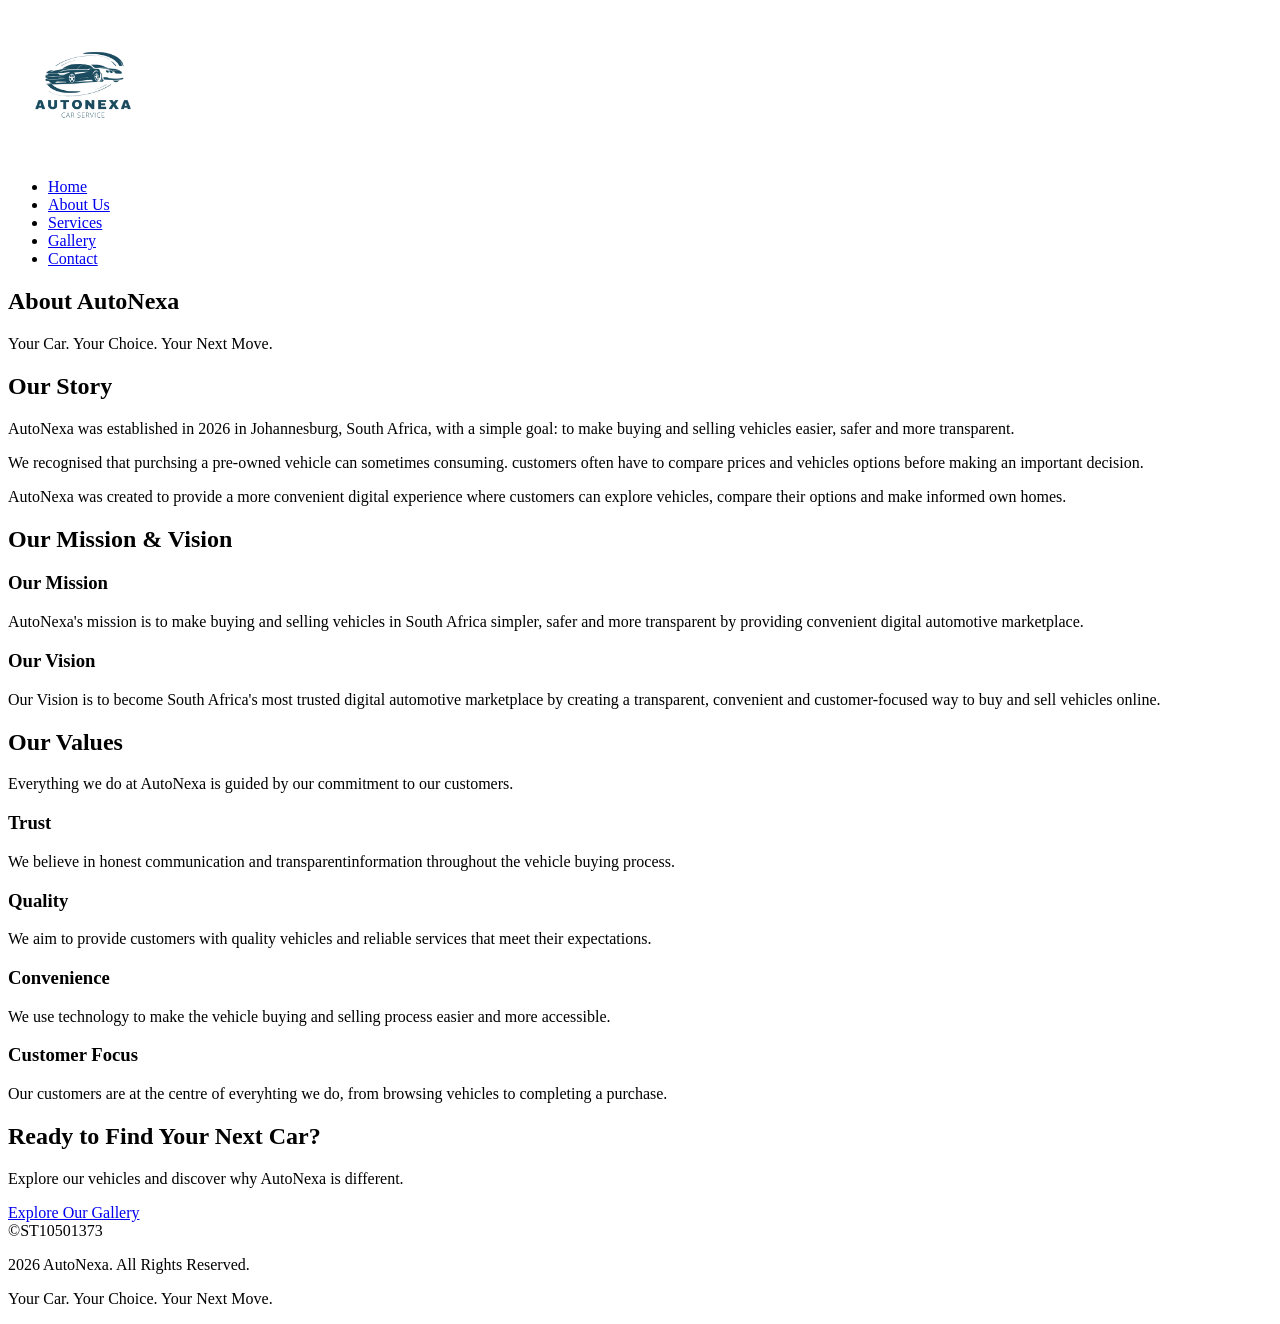
==== About us.html @ 1b1caaa3 "first commit" ====
<!DOCTYPE html>
<html lang="en">
    <head>
        <meta charset="UTF-8">
        <meta name="viewport" content="width=device-width, initial scale=1.0">
        <title>AutoNexa  |  About us</title>
        <link rel="stylesheet" href="style.css">
    </head>
    <body>
        <header>
            <img src="images/logo.jpg" alt="AutoNexa Logo" width="150">
            <nav class="navbar">
                <a href="Home.html" class="logo">
                    </a>
                     <ul class="nav-links">
                    <li><a href="Home.html">Home</a></li>
                    <li><a href="About us.html">About Us</a></li>
                    <li><a href="services.html">Services</a></li>
                    <li><a href="gallery.html">Gallery</a></li>
                    <li><a href="contact.html">Contact</a></li>
                </ul>
            </nav>
        </header>
        
        <section class="about-hero">
            <div>
                <h1>About AutoNexa</h1>
                <p>Your Car. Your Choice. Your Next Move.</p>
            </div>
        </section>

        <section class="about-section">
            <div class="about-content">
                <div class="about-text">
                    <h2>Our Story</h2>
                    <p>AutoNexa was established in 2026 in Johannesburg, South Africa, with a simple goal: to make buying and selling vehicles easier, safer and more transparent.</p>
                    <p>We recognised that purchsing a pre-owned vehicle can sometimes consuming. customers often have to compare prices and vehicles options before making an important decision.</p>
                    <p>AutoNexa was created to provide a more convenient digital experience where customers can explore vehicles, compare their options and make informed own homes.</p>
                </div>
            </div>
        </section>

        <section class="mission-vision">
            <h2>Our Mission & Vision</h2>
            <div class="mission-container">
                <div class="mission-card">
                    <h3>Our Mission</h3>
                    <p>AutoNexa's mission is to make buying and selling vehicles in South Africa simpler, safer and more transparent by providing convenient digital automotive marketplace.</p>
                </div>

                <div class="mission-card">
                    <h3>Our Vision</h3>
                    <p>Our Vision is to become South Africa's most trusted digital automotive marketplace by creating a transparent, convenient and customer-focused way to buy and sell vehicles online.</p>
                </div>
            </div>
        </section>

        <section class="values-intro">
            <h2>Our Values</h2>
            <p class="values-intro">Everything we do at AutoNexa is guided by our commitment to our customers.</p>

            <div class="values-container">
                <div class="value-card">
                    <h3>Trust</h3>
                    <p>We believe in honest communication and transparentinformation throughout the vehicle buying process.</p>
                </div>

                <div class="value-card">
                    <h3>Quality</h3>
                    <p>We aim to provide customers with quality vehicles and reliable services that meet their expectations.</p>
                </div>

                <div class="value-card">
                    <h3>Convenience</h3>
                    <p>We use technology to make the vehicle buying and selling process easier and more accessible.</p>
                </div>

                <div class="value-card">
                    <h3>Customer Focus</h3>
                    <p>Our customers are at the centre of everyhting we do, from browsing vehicles to completing a purchase.</p>
                </div>
            </div>
        </section>

        <section class="cta">
            <h2>Ready to Find Your Next Car?</h2>
            <p>Explore our vehicles and discover why AutoNexa is different.</p>

            <a href="Gallery.html" class="btn primary-btn">Explore Our Gallery</a>
        </section>
        <footer>&copy;ST10501373
            <p>2026 AutoNexa. All Rights Reserved.</p>
            <p>Your Car. Your Choice. Your Next Move.</p>
        </footer>
    </body>
</html>
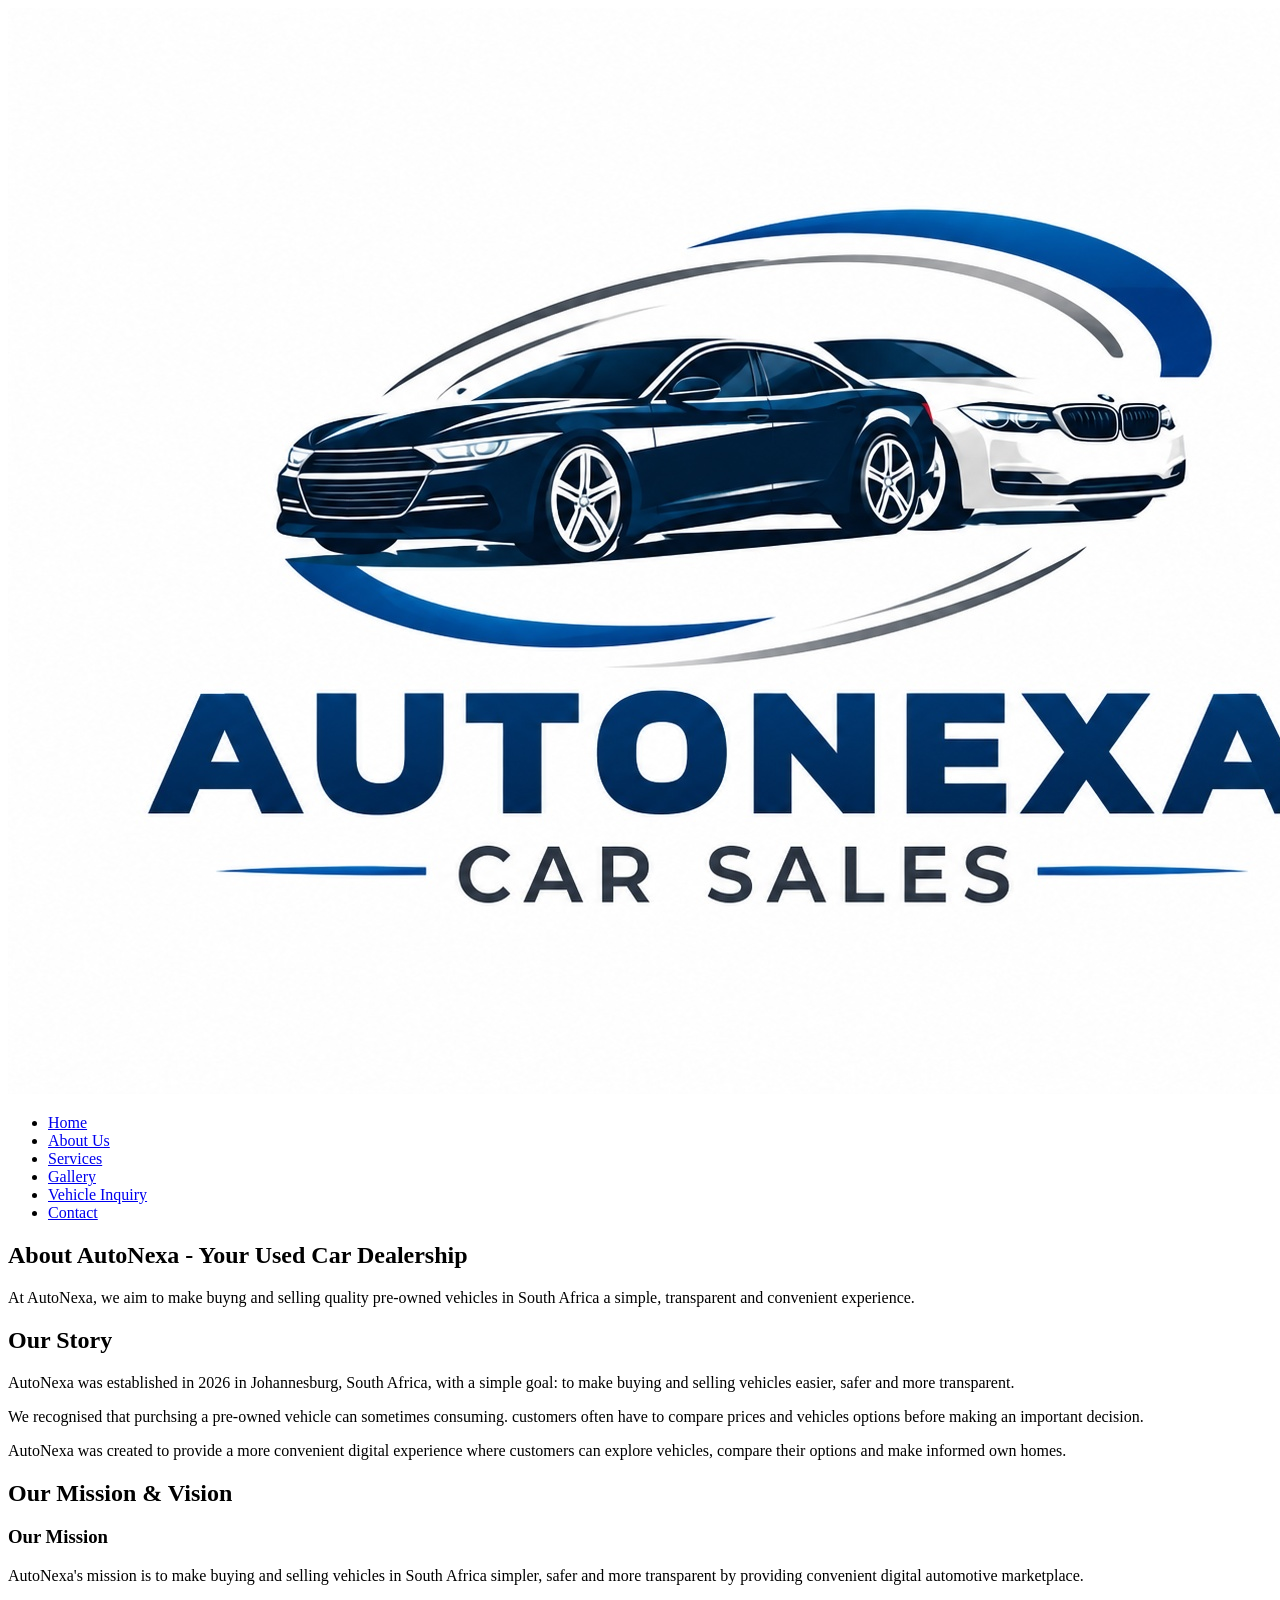
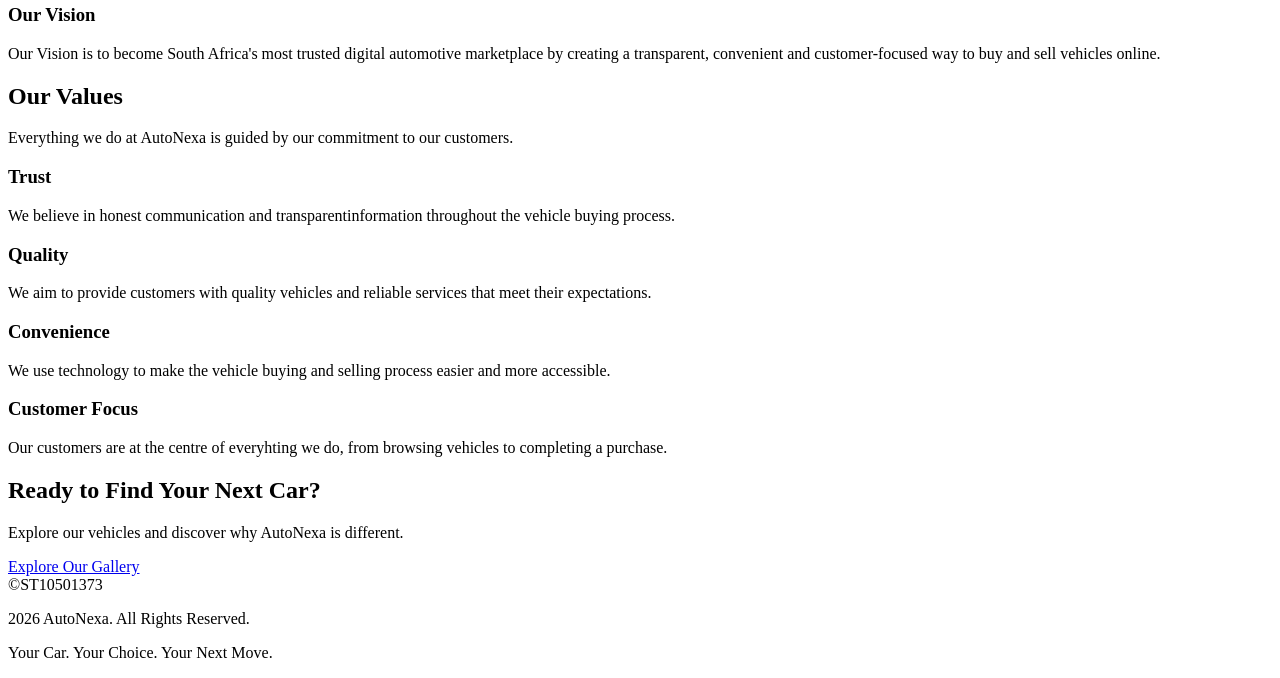
==== commit f263cce3: "Complete Part 3 website improvents" ====
--- a/About us.html
+++ b/About us.html
@@ -3,29 +3,33 @@
     <head>
         <meta charset="UTF-8">
         <meta name="viewport" content="width=device-width, initial scale=1.0">
-        <title>AutoNexa  |  About us</title>
-        <link rel="stylesheet" href="style.css">
+        <title>About AutoNexa | Our Story</title>
+        <meta name="description" content="Learn more about AutoNexa, our services and our commitment to helping customers find quality pre-owned vehicles.">
+        <meta name="referrer" content="strict-origin-when-cross-origin">
+        <link rel="stylesheet" href="css/style.css">
     </head>
     <body>
         <header>
-            <img src="images/logo.jpg" alt="AutoNexa Logo" width="150">
+           
             <nav class="navbar">
-                <a href="Home.html" class="logo">
+                <a href="index.html" class="logo">
+                     <img src="images/autonexa-logo.jpg" alt="AutoNexa Logo">
                     </a>
                      <ul class="nav-links">
-                    <li><a href="Home.html">Home</a></li>
+                    <li><a href="index.html">Home</a></li>
                     <li><a href="About us.html">About Us</a></li>
-                    <li><a href="services.html">Services</a></li>
-                    <li><a href="gallery.html">Gallery</a></li>
-                    <li><a href="contact.html">Contact</a></li>
+                    <li><a href="Services.html">Services</a></li>
+                    <li><a href="Gallery.html">Gallery</a></li>
+                    <li><a href="Inquiry.html">Vehicle Inquiry</a></li>
+                    <li><a href="Contact.html">Contact</a></li>
                 </ul>
             </nav>
         </header>
         
         <section class="about-hero">
             <div>
-                <h1>About AutoNexa</h1>
-                <p>Your Car. Your Choice. Your Next Move.</p>
+                <h1>About AutoNexa - Your Used Car Dealership</h1>
+                <p>At AutoNexa, we aim to make buyng and selling quality pre-owned vehicles in South Africa a simple, transparent and convenient experience.</p>
             </div>
         </section>
 
@@ -92,5 +96,6 @@
             <p>2026 AutoNexa. All Rights Reserved.</p>
             <p>Your Car. Your Choice. Your Next Move.</p>
         </footer>
+         <script src="JavaScript/script.js"></script>
     </body>
 </html>
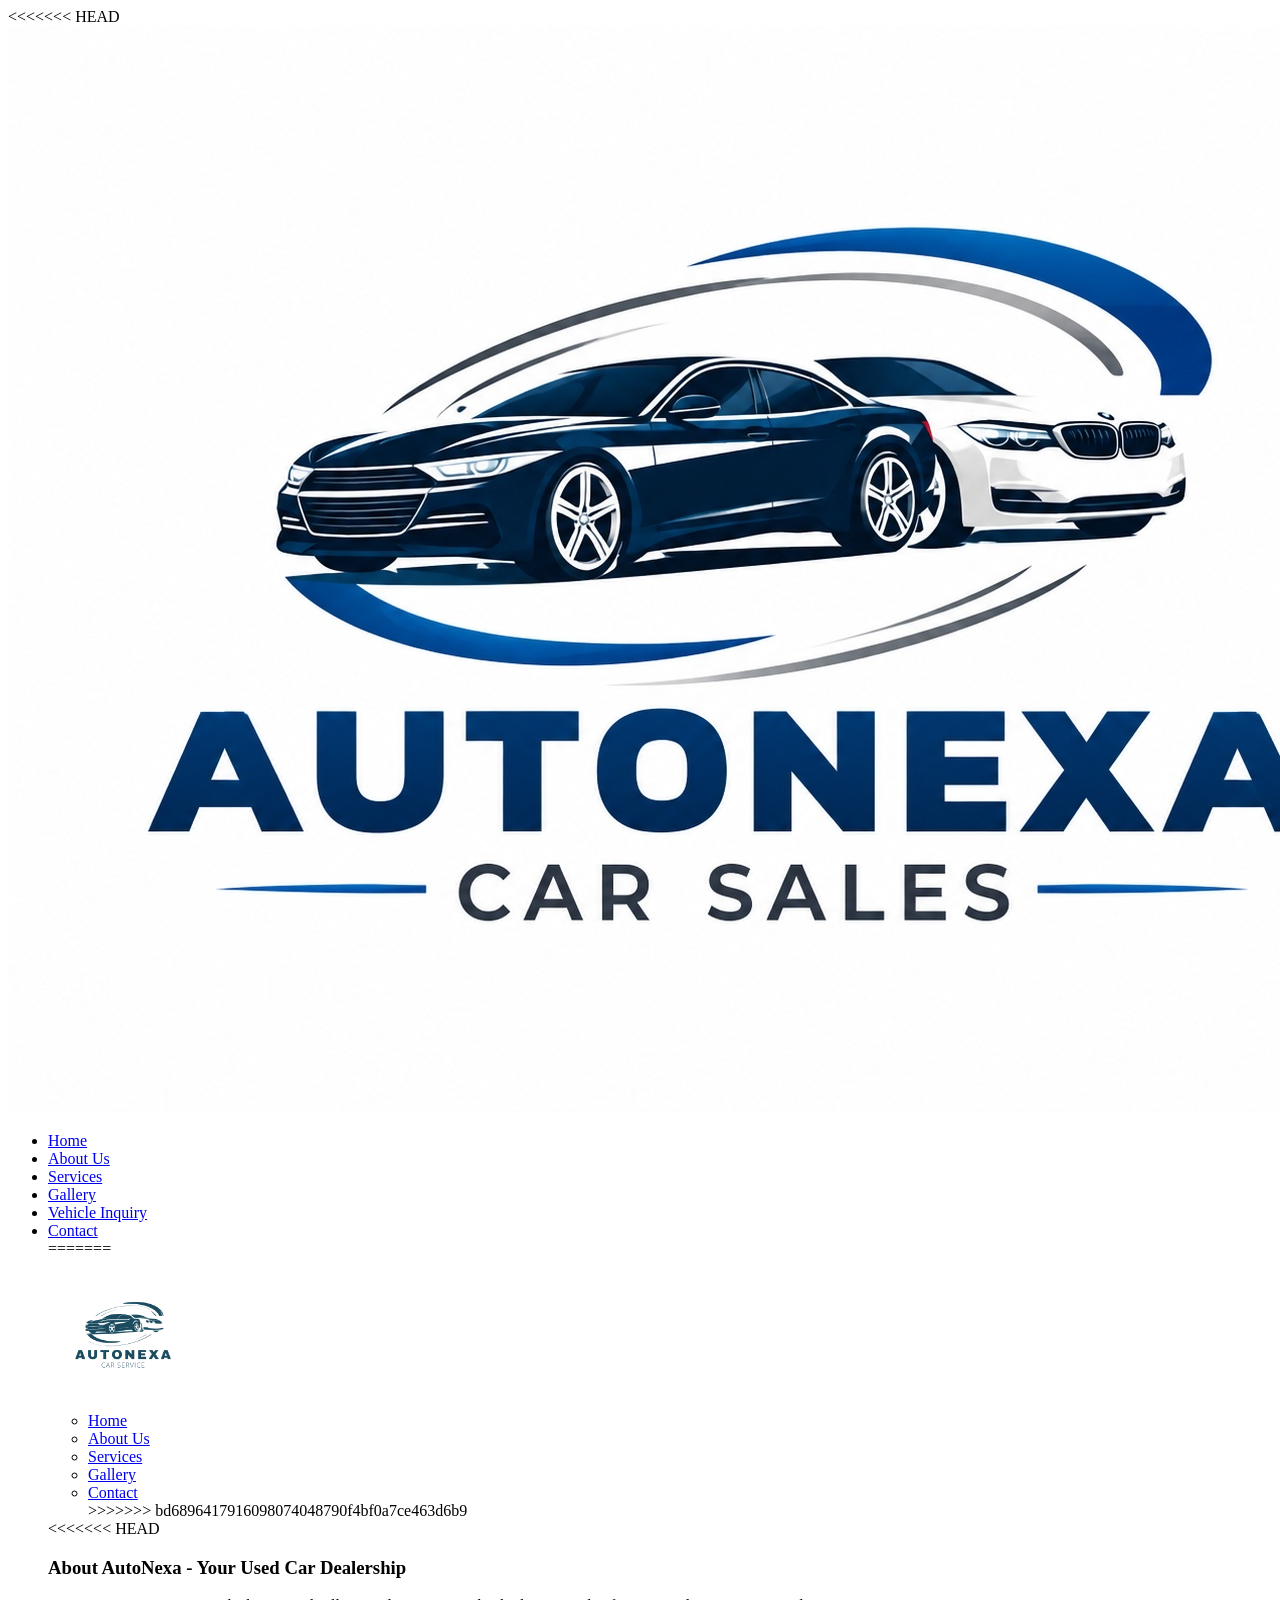
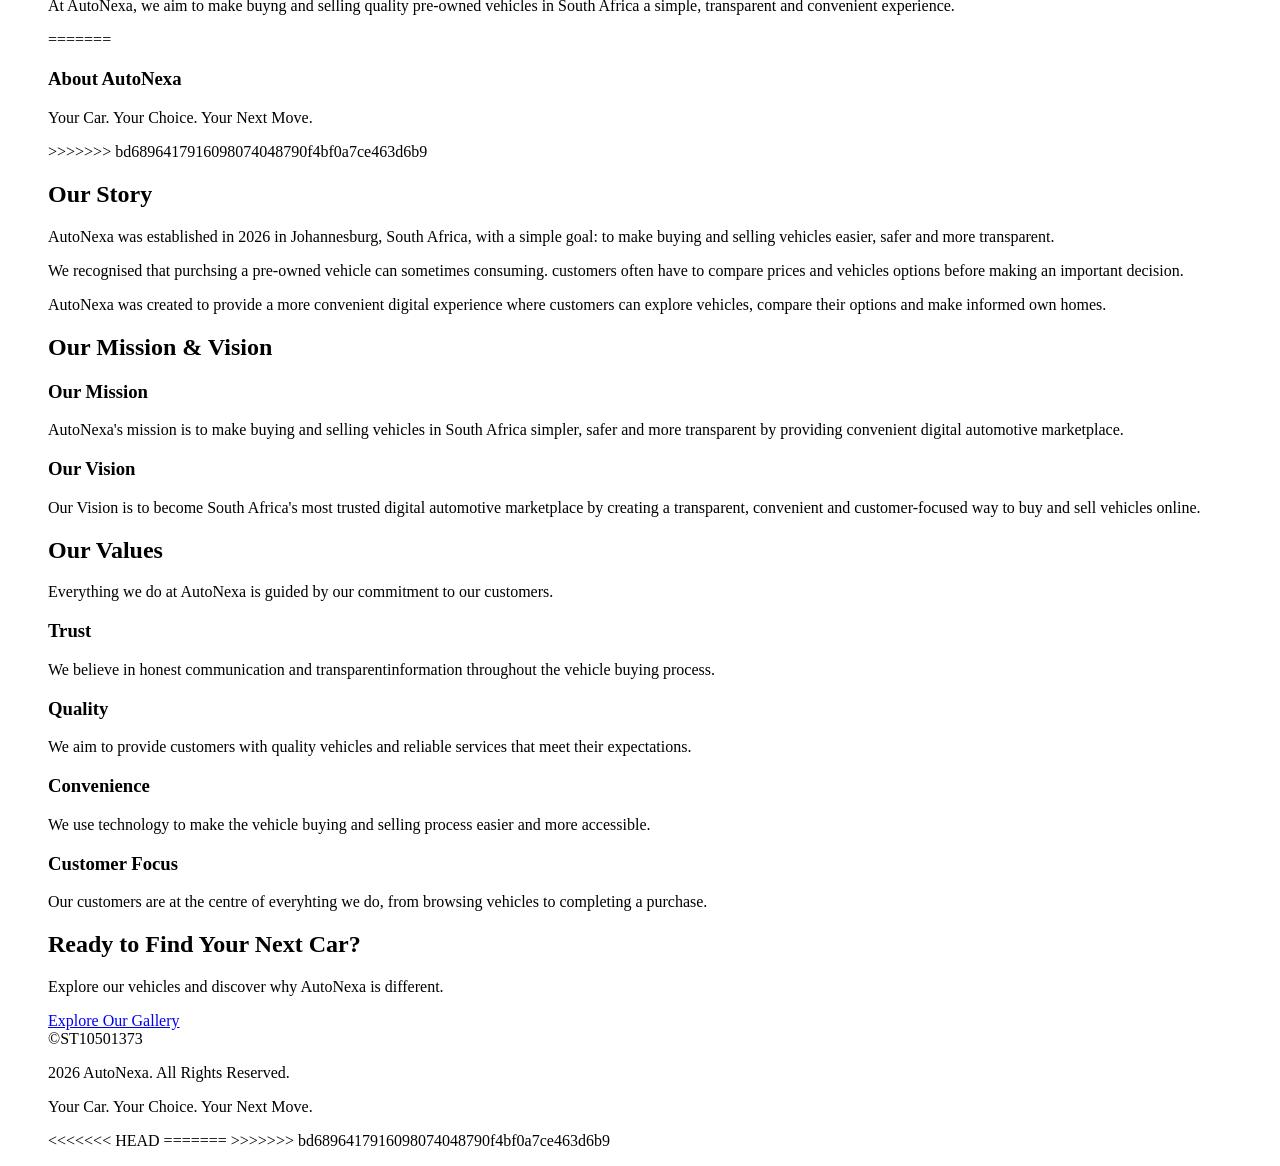
==== commit ebbde342: "Merge existing GitHub repository with Part 3 updates" ====
--- a/About us.html
+++ b/About us.html
@@ -3,6 +3,7 @@
     <head>
         <meta charset="UTF-8">
         <meta name="viewport" content="width=device-width, initial scale=1.0">
+<<<<<<< HEAD
         <title>About AutoNexa | Our Story</title>
         <meta name="description" content="Learn more about AutoNexa, our services and our commitment to helping customers find quality pre-owned vehicles.">
         <meta name="referrer" content="strict-origin-when-cross-origin">
@@ -22,14 +23,36 @@
                     <li><a href="Gallery.html">Gallery</a></li>
                     <li><a href="Inquiry.html">Vehicle Inquiry</a></li>
                     <li><a href="Contact.html">Contact</a></li>
+=======
+        <title>AutoNexa  |  About us</title>
+        <link rel="stylesheet" href="style.css">
+    </head>
+    <body>
+        <header>
+            <img src="images/logo.jpg" alt="AutoNexa Logo" width="150">
+            <nav class="navbar">
+                <a href="Home.html" class="logo">
+                    </a>
+                     <ul class="nav-links">
+                    <li><a href="Home.html">Home</a></li>
+                    <li><a href="About us.html">About Us</a></li>
+                    <li><a href="services.html">Services</a></li>
+                    <li><a href="gallery.html">Gallery</a></li>
+                    <li><a href="contact.html">Contact</a></li>
+>>>>>>> bd6896417916098074048790f4bf0a7ce463d6b9
                 </ul>
             </nav>
         </header>
         
         <section class="about-hero">
             <div>
+<<<<<<< HEAD
                 <h1>About AutoNexa - Your Used Car Dealership</h1>
                 <p>At AutoNexa, we aim to make buyng and selling quality pre-owned vehicles in South Africa a simple, transparent and convenient experience.</p>
+=======
+                <h1>About AutoNexa</h1>
+                <p>Your Car. Your Choice. Your Next Move.</p>
+>>>>>>> bd6896417916098074048790f4bf0a7ce463d6b9
             </div>
         </section>
 
@@ -96,6 +119,9 @@
             <p>2026 AutoNexa. All Rights Reserved.</p>
             <p>Your Car. Your Choice. Your Next Move.</p>
         </footer>
+<<<<<<< HEAD
          <script src="JavaScript/script.js"></script>
+=======
+>>>>>>> bd6896417916098074048790f4bf0a7ce463d6b9
     </body>
 </html>
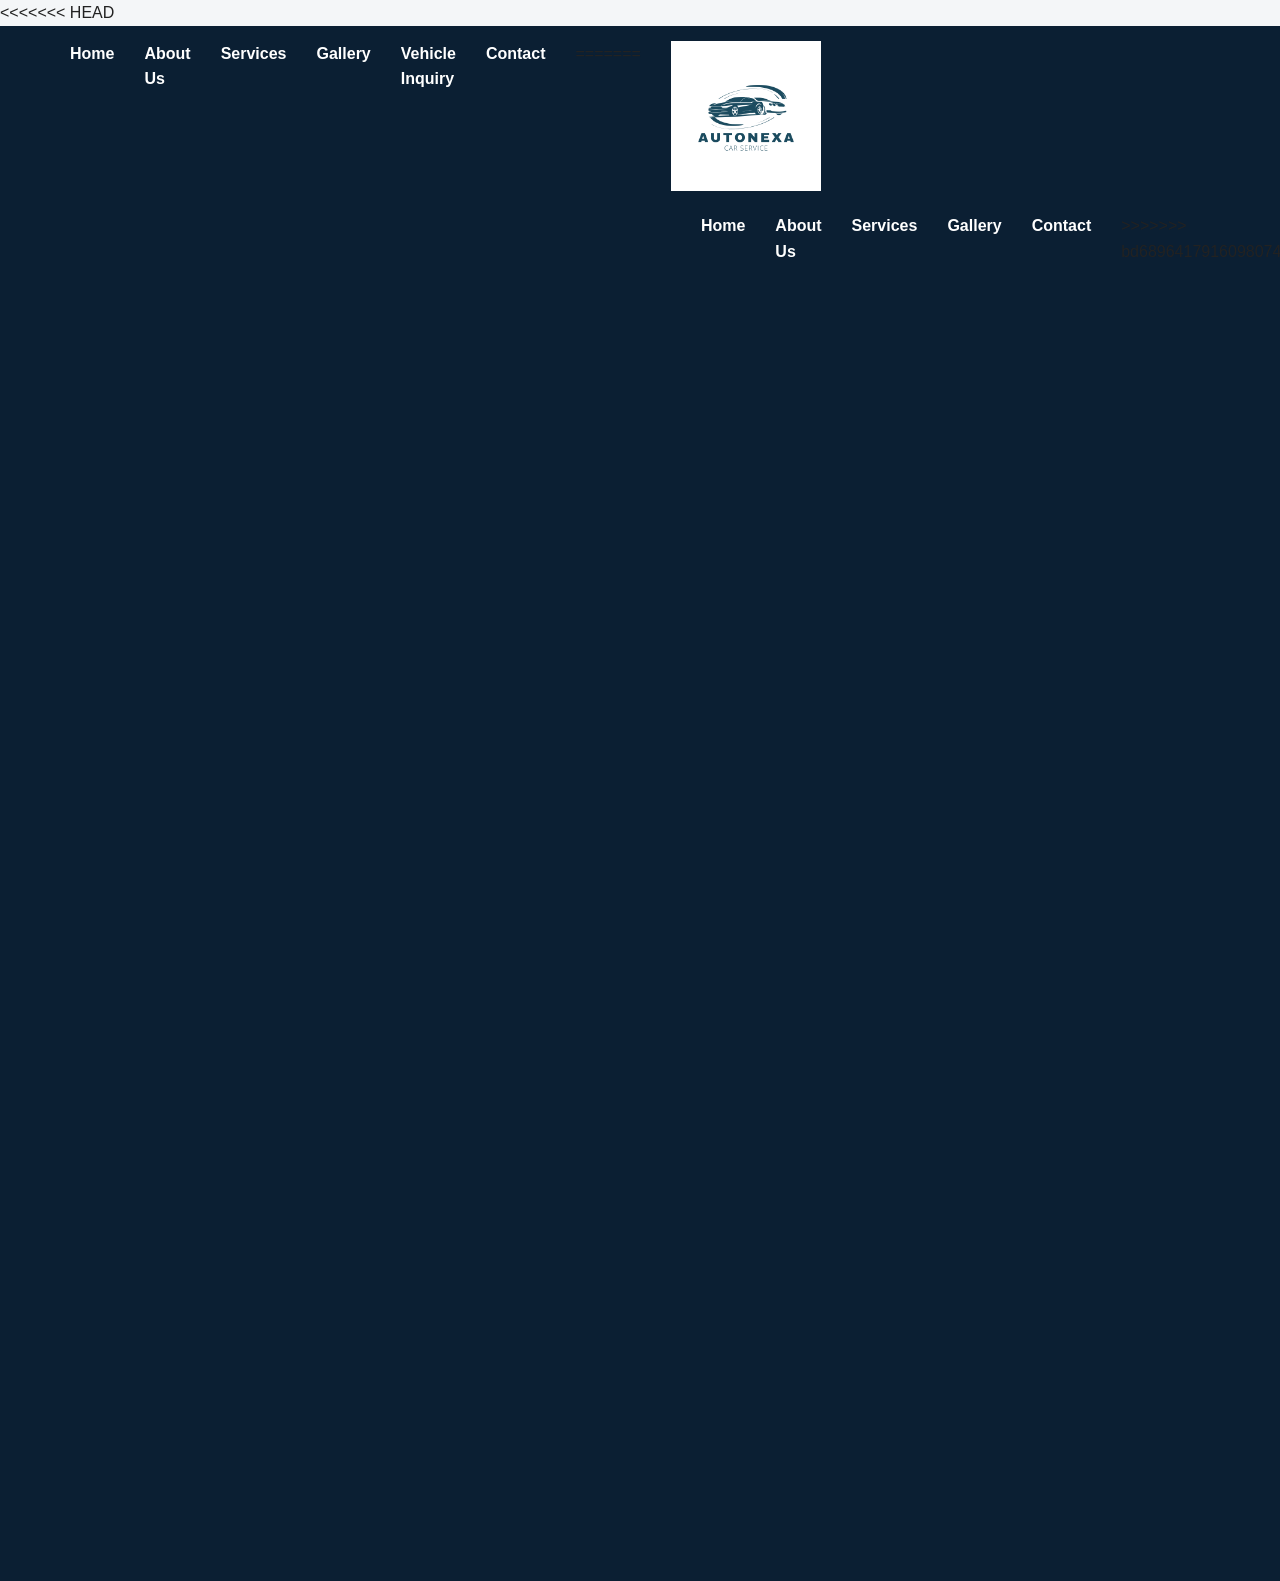
==== commit 3b166646: "Fix stylesheet paths across website pages" ====
--- a/About us.html
+++ b/About us.html
@@ -7,7 +7,7 @@
         <title>About AutoNexa | Our Story</title>
         <meta name="description" content="Learn more about AutoNexa, our services and our commitment to helping customers find quality pre-owned vehicles.">
         <meta name="referrer" content="strict-origin-when-cross-origin">
-        <link rel="stylesheet" href="css/style.css">
+        <link rel="stylesheet" href="CSS/style.css">
     </head>
     <body>
         <header>
--- a/CSS/style.css
+++ b/CSS/style.css
@@ -0,0 +1,750 @@
+*{
+    margin: 0;
+    padding: 0;
+    box-sizing: border-box;
+}
+body {
+    font-family: Arial, Helvetica, sans-serif;
+    background-color: #f4f6f8;
+    color: #222222;
+    line-height: 1.6;
+}
+header {
+    background-color: #0b1f33;
+    width: 100%;
+}
+.navbar {
+    max-width: 1200px;
+    margin: auto;
+    padding: 15px 30px;
+
+    display: flex;
+    align-items: center;
+    justify-content: space-between;
+}
+.logo img {
+    width: 90px;
+    height: 70px;
+    object-fit: contain;
+    display: block;
+}
+.nav-links {
+    list-style: none;
+    display: flex;
+    gap: 30px;
+}
+.nav-links a {
+    color: white;
+    text-decoration: none;
+    font-size: 16px;
+    font-weight: bold;
+}
+.nav-links a:hover {
+    color: #1677ff;
+}
+
+.hero {
+    position: relative;
+    min-height: 500px;
+    display: flex;
+    align-items: center;
+    justify-content: center;
+    text-align: center;
+    padding: 80px 20px;
+    overflow: hidden;
+}
+
+.hero-video {
+    position: absolute;
+    top: 0;
+    left: 0;
+    width: 100%;
+    height: 100%;
+    object-fit: cover;
+    z-index: 0;
+}
+
+.hero-overlay {
+    position: absolute;
+    top: 0;
+    left: 0;
+    width: 100%;
+    height: 100%;
+    background: rgba(11, 31, 51, 0.65);
+    z-index: 1;
+}
+
+.hero-content {
+    position: relative;
+    z-index: 2;
+    max-width: 800px;
+    color: white;
+}
+
+.hero h1 {
+    font-size: 52px;
+}
+.hero h1 {
+    font-size: 52px;
+    margin-bottom: 10px;
+}
+.tagline {
+    font-size: 25px;
+    font-weight: bold;
+    margin-bottom: 20px;
+}
+.hero-buttons {
+    display: flex;
+    justify-content: center;
+    gap: 15px;
+}
+.btn {
+    display: inline-block;
+    padding: 13px 25px;
+    border-radius: 5px;
+    text-decoration: none;
+    font-weight: bold;
+}
+.primary-btn {
+    background-color: #1677ff;
+    color: white;
+}
+.primary-btn :hover {
+    background-color: #0d5dcc;
+}
+.secondary-btn {
+    border: 2px solid white;
+    color: white;
+}
+.secondary-btn:hover {
+    background-color: white;
+    color: #0b1f33;
+}
+
+.why-us,
+.services-preview {
+    max-width: 1200px;
+    margin: auto;
+    padding: 70px 30px;
+    text-align: center;
+}
+.why-us h2,
+.services-preview h2,
+.cta h2 {
+    font-size: 34px;
+    color: #0b1f33;
+    margin-bottom: 10px;
+}
+.section-intro {
+    margin-bottom: 40px;
+    color: #555555;
+}
+
+.features {
+    display: flex;
+    gap: 25px;
+    justify-content: center;
+}
+.feature-card {
+    background-color: white;
+    padding: 30px;
+    border-radius: 10px;
+    flex: 1;
+    box-shadow: 0 4px 12px rgb(0, 0, 0, 0.08);
+}
+.feature-card h3 {
+    color: #1677ff;
+    margin-bottom: 15px;
+}
+
+.services {
+    display: flex;
+    gap: 25px;
+    justify-content: center;
+    margin-top: 35px;
+}
+.service-card {
+    background-color: white;
+    padding: 30px;
+    flex: 1;
+    border-radius: 10px;
+    box-shadow: 0 4px 12px rgba(0, 0, 0, 0.08);
+}
+.service-card h3 {
+    color: #0b1f33;
+    margin-bottom: 15px;
+}
+.service-card p {
+    margin-bottom: 20px;
+}
+.service-card a {
+    color: #1677ff;
+    text-decoration: none;
+    font-weight: bold;
+}
+
+.cta h2 {
+    color: white;
+}
+.cta p {
+    margin: 15px auto 25px;
+    max-width: 600px;
+}
+
+footer {
+    background-color: #071522;
+    color: white;
+    text-align: center;
+    padding: 25px;
+}
+footer p {
+    margin: 5px;
+}
+
+@media (max-width: 768px) {
+    .navbar {
+        flex-direction: column;
+        gap: 15px;
+    }
+    .nav-links {
+        flex-direction: column;
+        text-align: center;
+        gap: 10px;
+    }
+    .hero h1 {
+        font-size: 38px;
+    }
+    .tagline {
+        font-size: 20px;
+    }
+    .hero-buttons {
+        flex-direction: column;
+        align-items: center;
+    }
+    .features,
+    .services {
+        flex-direction: column;
+    }
+}
+
+.about-hero {
+    min-height: 300px;
+    display: flex;
+    align-items: center;
+    justify-content: center;
+    text-align: center;
+    background-color: #0b1f33;
+    color: white;
+    padding: 60px 20px;
+}
+.about-hero h1 {
+    font-size: 45px;
+    margin-bottom: 10px;
+}
+.about-hero p {
+    font-size: 20px;
+}
+
+.about-section {
+    background-color: white;
+    padding: 70px 30px;
+}
+.about-content {
+    max-width: 1000px;
+    margin: auto;
+}
+.about-text h2 {
+    color: #0b1f33;
+    font-size: 34px;
+    margin-bottom: 20px;
+}
+.about-text p {
+    color: #555555;
+    font-size: 17px;
+    margin-bottom: 20px;
+}
+
+.mission-vision {
+    background-color: #f4f6f8;
+    text-align: center;
+    padding: 70px 30px;
+}
+.mission-vision h2 {
+    color: #0b1f33;
+    font-size: 34px;
+    margin-bottom: 35px;
+}
+.mission-container {
+    max-width: 1000px;
+    margin: auto;
+    display: flex;
+    gap: 30px;
+}
+.mission-card {
+    background-color: white;
+    flex: 1;
+    padding: 35px;
+    border-radius: 10px;
+    box-shadow: 0 4px 12px rgba(0, 0, 0, 0.08);
+}
+.mission-card h3 {
+    color: #1677ff;
+    font-size: 24px;
+    margin-bottom: 15px;
+}
+.mission-card p {
+    color: #555555;
+}
+
+.values-section {
+    max-width: 1200px;
+    margin: auto;
+    padding: 70px 30px;
+    text-align: center;
+}
+.values-section h2 {
+    color: #0b1f33;
+    font-size: 34px;
+    margin-bottom: 10px;
+}
+.values-intro {
+    color: #555555;
+    margin-bottom: 40px;
+}
+.values-container {
+    display: grid;
+    grid-template-columns: repeat(4, 1fr);
+    gap: 25px;
+}
+.value-card {
+    background-color: white;
+    padding: 30px;
+    border-radius: 10px;
+    box-shadow: 0 4px 12px rgba(0, 0, 0, 0.08);
+}
+.value-card p {
+    color: #555555;
+}
+
+@media (max-width:768px) {
+    .mission-container {
+        flex-direction: column;
+    }
+    .values-container {
+        flex-direction: column;
+    }
+    .values-container {
+        grid-template-columns: 1fr;
+    }
+    .about-hero h1 {
+        font-size: 36px;
+    }
+}
+
+.services-hero {
+    min-height: 300px;
+    display: flex;
+    align-items: center;
+    justify-content: center;
+    text-align: center;
+    background-color: #0b1f33;
+    color: white;
+    padding: 60px 20px;
+}
+.services-hero h1 {
+    font-size: 45px;
+    margin-bottom: 10px;
+}
+.services-hero p {
+    font-size: 20px;
+}
+
+.services-intro h2 {
+    color: #0b1f33;
+    font-size: 34px;
+    margin-bottom: 15px;
+}
+.services-intro p {
+    color: #555555;
+    font-size: 17px;
+}
+
+.services-list {
+    max-width: 1200px;
+    margin: auto;
+    padding: 30px 30px 70px;
+    display: grid;
+    grid-template-columns: repeat(3, 1fr);
+    gap: 25px;
+}
+.service-box {
+    background-color: white;
+    padding: 35px;
+    text-align: center;
+    border-radius: 10px;
+    box-shadow: 0 4px 12px rgba(0, 0, 0, 0.08);
+    transition: transform 0.3s ease;
+}
+.service-box:hover {
+    transform: translate(-5px);
+}
+.service-icon {
+    font-size: 40px;
+    margin-bottom: 15px;
+}
+.service-box h3 {
+    color: #0b1f33;
+    font-size: 22px;
+    margin-bottom: 15px;
+}
+.service-box p {
+    color: #555555;
+    margin-bottom: 20px;
+}
+.service-box a:hover {
+    text-decoration: underline;
+}
+
+.how-it-works {
+    background-color: #f4f6f8;
+    text-align: center;
+    padding: 70px 30px;
+}
+.how-it-works h2 {
+    color: #0b1f33;
+    font-size: 34px;
+    margin-bottom: 40px;
+}
+.steps {
+    max-width: 1100px;
+    margin: auto;
+    display: grid;
+    grid-template-columns: repeat(4, 1fr);
+    gap: 25px;
+}
+.step {
+    background-color: white;
+    padding: 30px;
+    border-radius: 10px;
+}
+.step span {
+    display: flex;
+    align-items: center;
+    justify-content: center;
+    width: 45px;
+    height: 45px;
+    margin: 0 auto 15px;
+    border-radius: 50%;
+    background-color: #1677ff;
+    color: white;
+    font-weight: bold;
+    font-size: 18px;
+}
+step h3 {
+    color: #0b1f33;
+    margin-bottom: 10px;
+}
+.step p {
+    color: #555555;
+}
+
+@media (max-width: 768px) {
+    .services-list {
+        grid-template-columns: 1fr;
+    }
+    .steps {
+        grid-template-columns: 1fr;
+    }
+    .services-hero h1 {
+        font-size: 36px;
+    }
+}
+
+.gallery-intro {
+    text-align: center;
+    padding: 50px 20px 20px;
+}
+
+.gallery-intro h1 {
+    font-size: 40px;
+    margin-bottom: 10px;
+}
+
+.gallery-intro h2 {
+    font-size: 25px;
+    margin-bottom: 15px;
+}
+
+.gallery-intro p {
+    max-width: 700px;
+    margin: auto;
+    line-height: 1.6;
+}
+
+.vehicle-gallery {
+    display: grid;
+    grid-template-columns: 1fr 1fr 1fr;
+    gap: 25px;
+    padding: 30px 20px 70px;
+    max-width: min(1000px, 100%);
+    margin: auto;
+}
+
+.vehicle-card {
+   width: 300px;
+    background: white;
+    padding: 20px;
+    text-align: center;
+    border-radius: 10px;
+    box-shadow: 0 4px 15px rgba(0, 0, 0, 0.15);
+    box-sizing: border-box;
+    display: block;
+    flex: 0 0 300px;
+}
+
+.vehicle-card img {
+    display: block;
+    width: 100%;
+    height: 180px;
+    object-fit: cover;
+    border-radius: 8px;
+    margin-bottom: 15px;
+}
+
+.vehicle-card h2 {
+    margin: 15px 0 10px;
+}
+
+.vehicle-card p {
+    margin-bottom: 20px;
+}
+
+.vehicle-card .btn {
+    display: inline-block;
+}
+
+.contact-hero {
+    min-height: 300px;
+    display: flex;
+    align-items: center;
+    justify-content: center;
+    text-align: center;
+    background-color: #0b1f33;
+    color: white;
+    padding: 60px 20px;
+}
+.contact-hero h1 {
+    font-size: 45px;
+    margin-bottom: 10px;
+}
+.contact-hero p {
+    font-size: 20px;
+}
+
+.contact-section {
+    padding: 70px 30px;
+    background-color: #f4f6f8;
+}
+.contact-container {
+    max-width: 1100px;
+    margin: auto;
+    display: grid;
+    grid-template-columns: 1fr 1fr;
+    gap: 40px;
+}
+
+.contact-info {
+    background-color: #0b1f33;
+    color: white;
+    padding: 40px;
+    border-radius: 10px;
+}
+.contact-info h2 {
+    font-size: 32px;
+    margin-bottom: 20px;
+}
+.contact-info > p {
+    line-height: 1.7;
+    margin-bottom: 30px;
+}
+.contact-detail {
+    margin-bottom: 25px;
+}
+.contact-detail h3 {
+    color: #4d9cff;
+    margin-bottom: 8px;
+}
+.contact-detail p {
+    line-height: 1.6;
+}
+
+.contact-form {
+    background-color: white;
+    padding: 40px;
+    border-radius: 10px;
+    box-shadow: 0 4px 12px rgba(0, 0, 0, 0.08);
+}
+.contact-form h2 {
+    color: #0b1f33;
+    font-size: 32px;
+    margin-bottom: 25px;
+}
+
+.contact-form label {
+    display: block;
+    color: #0b1f33;
+    font-weight: bold;
+    margin-bottom: 7px;
+}
+
+.contact-form input,
+.contact-form textarea {
+    width: 100%;
+    padding: 13px;
+    margin-bottom: 20px;
+    border: 1px solid #cccccc;
+    border-radius: 5px;
+    font-family: inherit;
+    font-size: 15px;
+    box-sizing: border-box;
+}
+.contact-form textarea {
+    resize: vertical;
+}
+
+.contact-form button {
+    width: 100%;
+    padding: 14px;
+    border: none;
+    border-radius: 5px;
+    background-color: #1677ff;
+    color: white;
+    font-size: 16px;
+    font-weight: bold;
+    cursor: pointer;
+}
+.contact-form button:hover {
+    background-color: #0d5dcc;
+}
+
+.contact-cta h2 {
+    color: #0b1f33;
+    font-size: 32px;
+    margin-bottom: 15px;
+}
+.contact-cta h2 {
+    color: #0b1f33;
+    font-size: 32px;
+    margin-bottom: 15px;
+}
+.contact-cta p {
+    color: #555555;
+    margin-bottom: 25px;
+}
+.contact-cta a {
+    display: inline-block;
+    padding: 13px 25px;
+    background-color: #1677ff;
+    color: white;
+    text-decoration: none;
+    border-radius: 5px;
+    font-weight: bold;
+}
+.contact-cta a:hover {
+    background-color: #0d5dcc;
+}
+
+@media (max-width: 768px) {
+    .contact-container {
+        grid-template-columns: 1fr;
+    }
+    .contact-hero h1 {
+        font-size: 36px;
+    }
+}
+
+a, button {
+    transition: all 0.3s ease;
+}
+a:hover, button:hover {
+    transform: translateY(-3px);
+}
+.hero-content {
+    animation: fadeInUp 1s ease;
+}
+@keyframes fadeInUp {
+    from {
+        opacity: 0;
+        transform: translateY(25px);
+    }
+    to {
+        opacity: 1;
+        transform: translateY(0);
+    }
+}
+
+.lightbox {
+    display: none;
+    position: fixed;
+    z-index: 1000;
+    top: 0;
+    left: 0;
+    width: 100%;
+    height: 100%;
+    background: rgba(0, 0, 0, 0.9);
+    justify-content: center;
+    align-items: center;
+}
+.lightbox img {
+    max-width: 85%;
+    max-height: 85%;
+    border-radius: 10px;
+}
+#close-lightbox {
+    position: absolute;
+    top: 20px;
+    right: 35px;
+    color: white;
+    font-size: 45px;
+    cursor: pointer;
+}
+
+.vehicle-search {
+    display: flex;
+    justify-content: center;
+    gap: 15px;
+    padding: 30px 20px;
+    flex-wrap: wrap;
+}
+.vehicle-search input,
+.vehicle-search select {
+    padding: 12px 15px;
+    border: 1px solid #ccc;
+    border-radius: 6px;
+    font-size: 16px;
+    min-width: 220px;
+}
+.vehicle-card {
+    transition: transform 0.3s ease;
+}
+.vehicle-card:hover {
+    transform: translateY(-5px);
+}
+
+html {
+    scroll-behavior: smooth;
+}
+img {
+    max-width: 100%;
+    height: auto;
+}
+video {
+    max-width: 100%;
+}
+
+* {
+    box-sizing: border-box;
+}
+
+
+
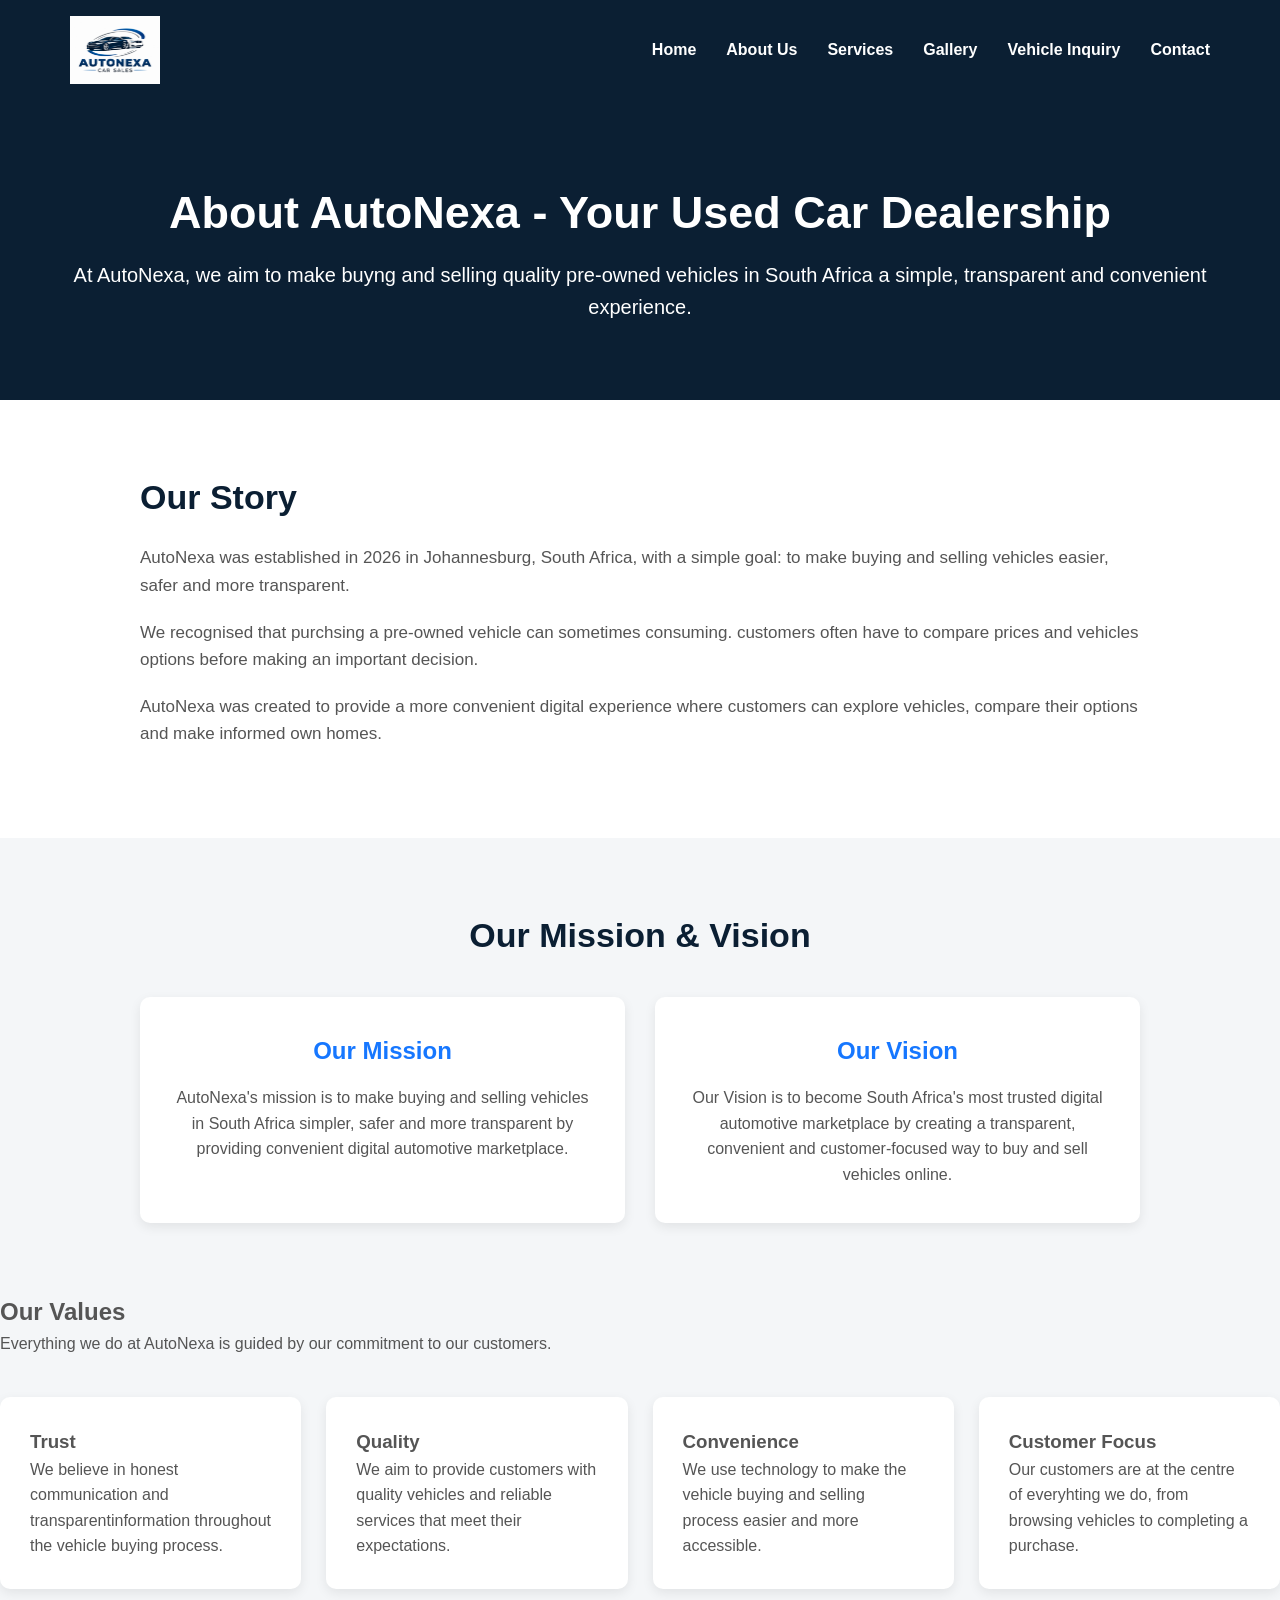
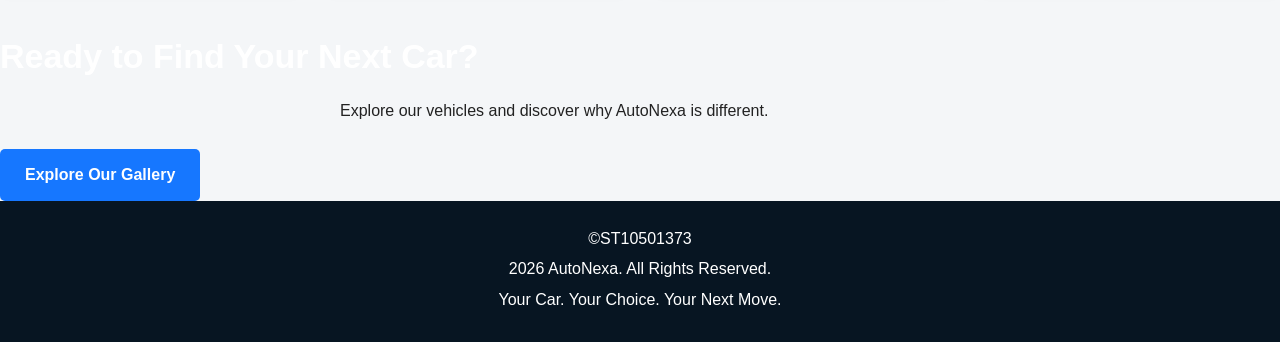
==== commit 78eab403: "Resolve website page conflicts and restore Part 3 updates" ====
--- a/About us.html
+++ b/About us.html
@@ -3,7 +3,6 @@
     <head>
         <meta charset="UTF-8">
         <meta name="viewport" content="width=device-width, initial scale=1.0">
-<<<<<<< HEAD
         <title>About AutoNexa | Our Story</title>
         <meta name="description" content="Learn more about AutoNexa, our services and our commitment to helping customers find quality pre-owned vehicles.">
         <meta name="referrer" content="strict-origin-when-cross-origin">
@@ -23,36 +22,14 @@
                     <li><a href="Gallery.html">Gallery</a></li>
                     <li><a href="Inquiry.html">Vehicle Inquiry</a></li>
                     <li><a href="Contact.html">Contact</a></li>
-=======
-        <title>AutoNexa  |  About us</title>
-        <link rel="stylesheet" href="style.css">
-    </head>
-    <body>
-        <header>
-            <img src="images/logo.jpg" alt="AutoNexa Logo" width="150">
-            <nav class="navbar">
-                <a href="Home.html" class="logo">
-                    </a>
-                     <ul class="nav-links">
-                    <li><a href="Home.html">Home</a></li>
-                    <li><a href="About us.html">About Us</a></li>
-                    <li><a href="services.html">Services</a></li>
-                    <li><a href="gallery.html">Gallery</a></li>
-                    <li><a href="contact.html">Contact</a></li>
->>>>>>> bd6896417916098074048790f4bf0a7ce463d6b9
                 </ul>
             </nav>
         </header>
         
         <section class="about-hero">
             <div>
-<<<<<<< HEAD
                 <h1>About AutoNexa - Your Used Car Dealership</h1>
                 <p>At AutoNexa, we aim to make buyng and selling quality pre-owned vehicles in South Africa a simple, transparent and convenient experience.</p>
-=======
-                <h1>About AutoNexa</h1>
-                <p>Your Car. Your Choice. Your Next Move.</p>
->>>>>>> bd6896417916098074048790f4bf0a7ce463d6b9
             </div>
         </section>
 
@@ -119,9 +96,6 @@
             <p>2026 AutoNexa. All Rights Reserved.</p>
             <p>Your Car. Your Choice. Your Next Move.</p>
         </footer>
-<<<<<<< HEAD
          <script src="JavaScript/script.js"></script>
-=======
->>>>>>> bd6896417916098074048790f4bf0a7ce463d6b9
     </body>
 </html>
